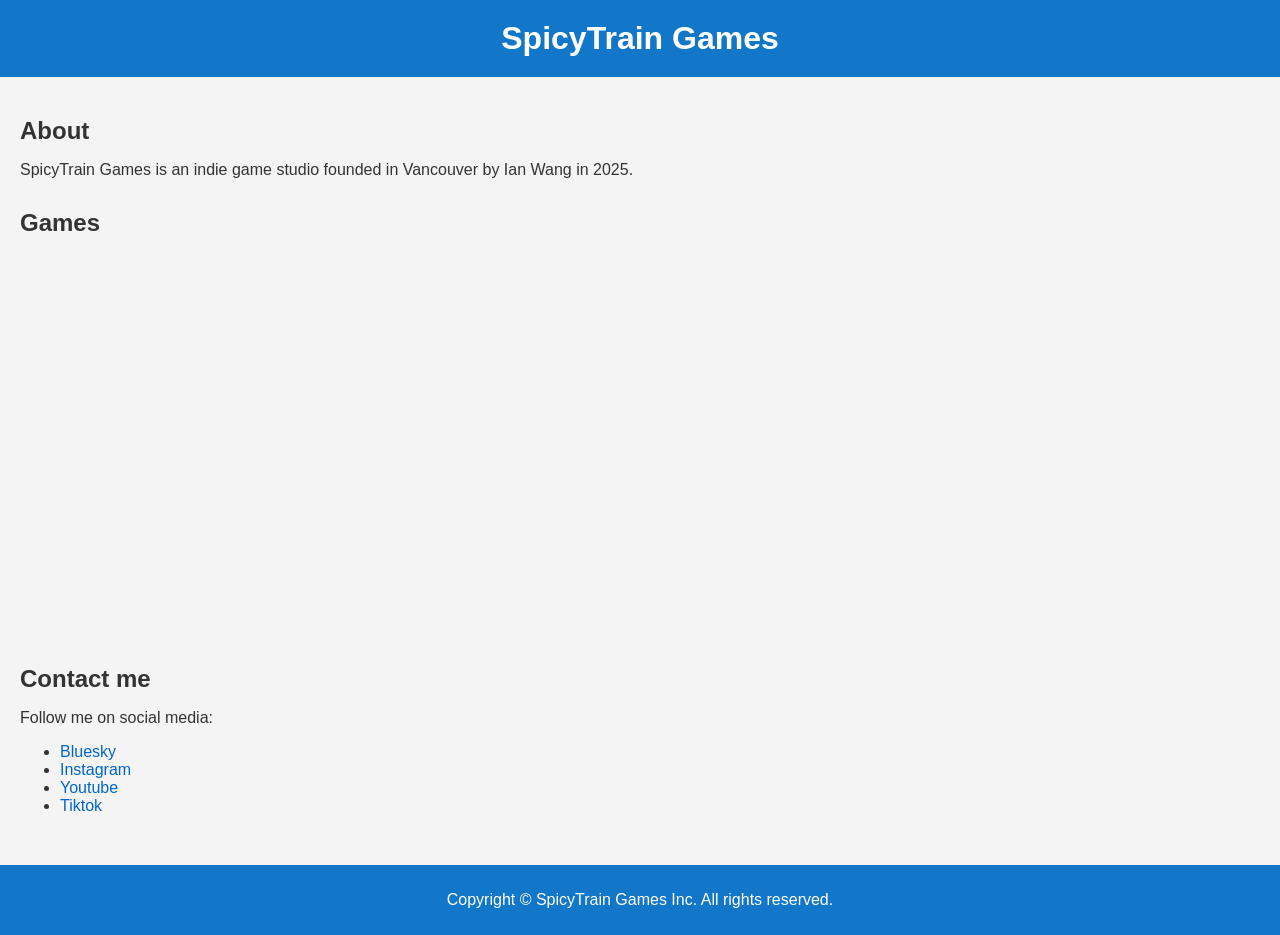
==== index.html @ 7fbc0859 "Add missing line break" ====
<!DOCTYPE html>
<html lang="en">
<head>
  <meta charset="UTF-8">
  <meta name="viewport" content="width=device-width, initial-scale=1.0">
  <title>SpicyTrain Games</title>
  <link rel="stylesheet" href="style.css">
</head>
<body>
  <header>
    <div class="logo">
      <h1>SpicyTrain Games</h1>
    </div>
  </header>

  <main>
    <section id="about">
      <h2>About</h2>
      <p>SpicyTrain Games is an indie game studio founded in Vancouver by Ian Wang in 2025.</p>
    </section>

    <section id="games">
      <h2>Games</h2>
      <iframe src="https://store.steampowered.com/widget/4275860/" frameborder="0" width="646" height="190"></iframe>
      <br>
      <iframe src="https://store.steampowered.com/widget/4161580/" frameborder="0" width="646" height="190"></iframe>
    </section>

    <section id="contact">
      <h2>Contact me</h2>
      <p>Follow me on social media:</p>
      <ul>
        <li><a href="https://bsky.app/profile/spicytrain.bsky.social" target="_blank">Bluesky</a></li>
        <li><a href="https://www.instagram.com/spicytraingames/" target="_blank">Instagram</a></li>
        <li><a href="https://www.youtube.com/@SpicyTrainGames" target="_blank">Youtube</a></li>
        <li><a href="https://www.tiktok.com/@spicytraingames" target="_blank">Tiktok</a></li>
      </ul>
    </section>
  </main>

  <footer>
    <p>Copyright &copy; SpicyTrain Games Inc. All rights reserved.</p>
  </footer>
</body>
</html>
---- style.css ----
/* General Styles */
body {
  font-family: Arial, sans-serif;
  margin: 0;
  padding: 0;
  background-color: #f4f4f4;
  color: #333;
}

header {
  background-color: #1277c9;
  color: #fff;
  text-align: center;
  padding: 20px;
}

header h1 {
  margin: 0;
}

main {
  padding: 20px;
}

section {
  margin-bottom: 30px;
}

h2 {
  color: #333;
  margin-bottom: 10px;
}

a {
  color: #0066cc;
  text-decoration: none;
}

a:hover {
  text-decoration: underline;
}

footer {
  text-align: center;
  padding: 10px;
  background-color: #1277c9;
  color: #fff;
}
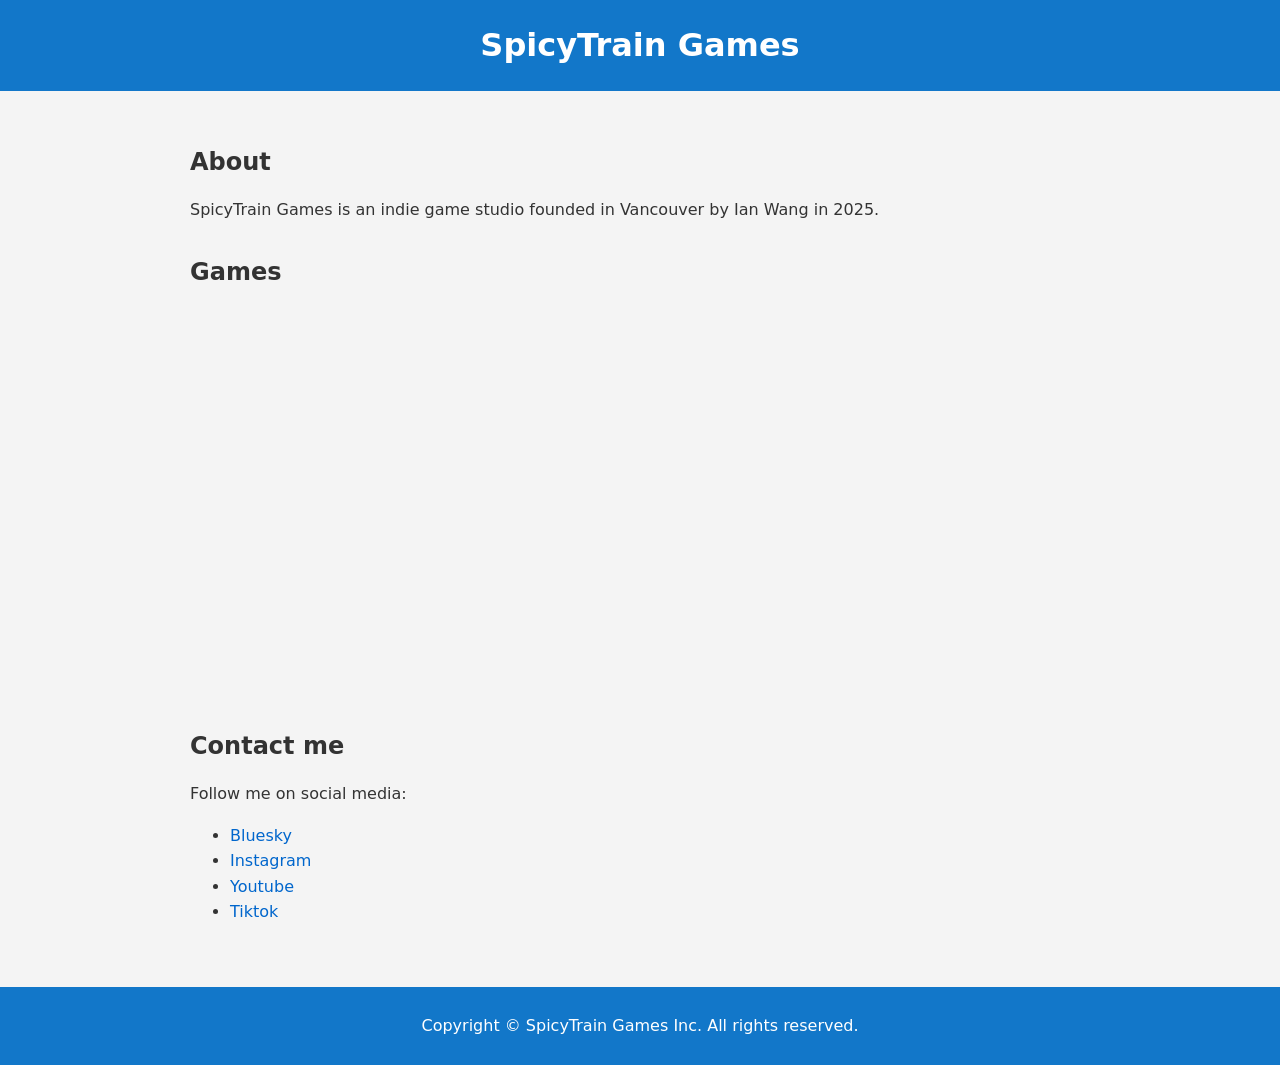
==== commit 5624aaa8: "Minor layout update Add studio logo" ====
--- a/index.html
+++ b/index.html
@@ -5,6 +5,19 @@
   <meta name="viewport" content="width=device-width, initial-scale=1.0">
   <title>SpicyTrain Games</title>
   <link rel="stylesheet" href="style.css">
+  <meta name="description" content="SpicyTrain Games is an indie game studio based in Vancouver, founded by Ian Wang. Creating unique and polished indie games.">
+
+  <!-- Open Graph (for social sharing previews) -->
+  <meta property="og:title" content="SpicyTrain Games">
+  <meta property="og:description" content="Indie game studio based in Vancouver.">
+  <meta property="og:type" content="website">
+  <meta property="og:url" content="https://spicytraingames.com">
+  <meta property="og:image" content="https://spicytraingames.com/preview.png">
+
+  <!-- Twitter -->
+  <meta name="twitter:card" content="summary_large_image">
+
+  <link rel="icon" href="logo.ico" type="image/x-icon">
 </head>
 <body>
   <header>
@@ -21,19 +34,19 @@
 
     <section id="games">
       <h2>Games</h2>
-      <iframe src="https://store.steampowered.com/widget/4275860/" frameborder="0" width="646" height="190"></iframe>
+      <iframe src="https://store.steampowered.com/widget/4275860/" frameborder="0" width="646" height="190" title="Steam page for Sugar Shatter"></iframe>
       <br>
-      <iframe src="https://store.steampowered.com/widget/4161580/" frameborder="0" width="646" height="190"></iframe>
+      <iframe src="https://store.steampowered.com/widget/4161580/" frameborder="0" width="646" height="190" title="Steam page for Danju"></iframe>
     </section>
 
     <section id="contact">
       <h2>Contact me</h2>
       <p>Follow me on social media:</p>
       <ul>
-        <li><a href="https://bsky.app/profile/spicytrain.bsky.social" target="_blank">Bluesky</a></li>
-        <li><a href="https://www.instagram.com/spicytraingames/" target="_blank">Instagram</a></li>
-        <li><a href="https://www.youtube.com/@SpicyTrainGames" target="_blank">Youtube</a></li>
-        <li><a href="https://www.tiktok.com/@spicytraingames" target="_blank">Tiktok</a></li>
+        <li><a href="https://bsky.app/profile/spicytrain.bsky.social" target="_blank" rel="noopener noreferrer">Bluesky</a></li>
+        <li><a href="https://www.instagram.com/spicytraingames/" target="_blank" rel="noopener noreferrer">Instagram</a></li>
+        <li><a href="https://www.youtube.com/@SpicyTrainGames" target="_blank" rel="noopener noreferrer">Youtube</a></li>
+        <li><a href="https://www.tiktok.com/@spicytraingames" target="_blank" rel="noopener noreferrer">Tiktok</a></li>
       </ul>
     </section>
   </main>
--- a/style.css
+++ b/style.css
@@ -1,7 +1,11 @@
-/* General Styles */
+html {
+  scroll-behavior: smooth;
+}
+
 body {
-  font-family: Arial, sans-serif;
+  font-family: system-ui, -apple-system, BlinkMacSystemFont, 'Segoe UI', sans-serif;
   margin: 0;
+  line-height: 1.6;
   padding: 0;
   background-color: #f4f4f4;
   color: #333;
@@ -19,7 +23,9 @@
 }
 
 main {
-  padding: 20px;
+  max-width: 900px;
+  margin: auto;
+  padding: 2rem;
 }
 
 section {
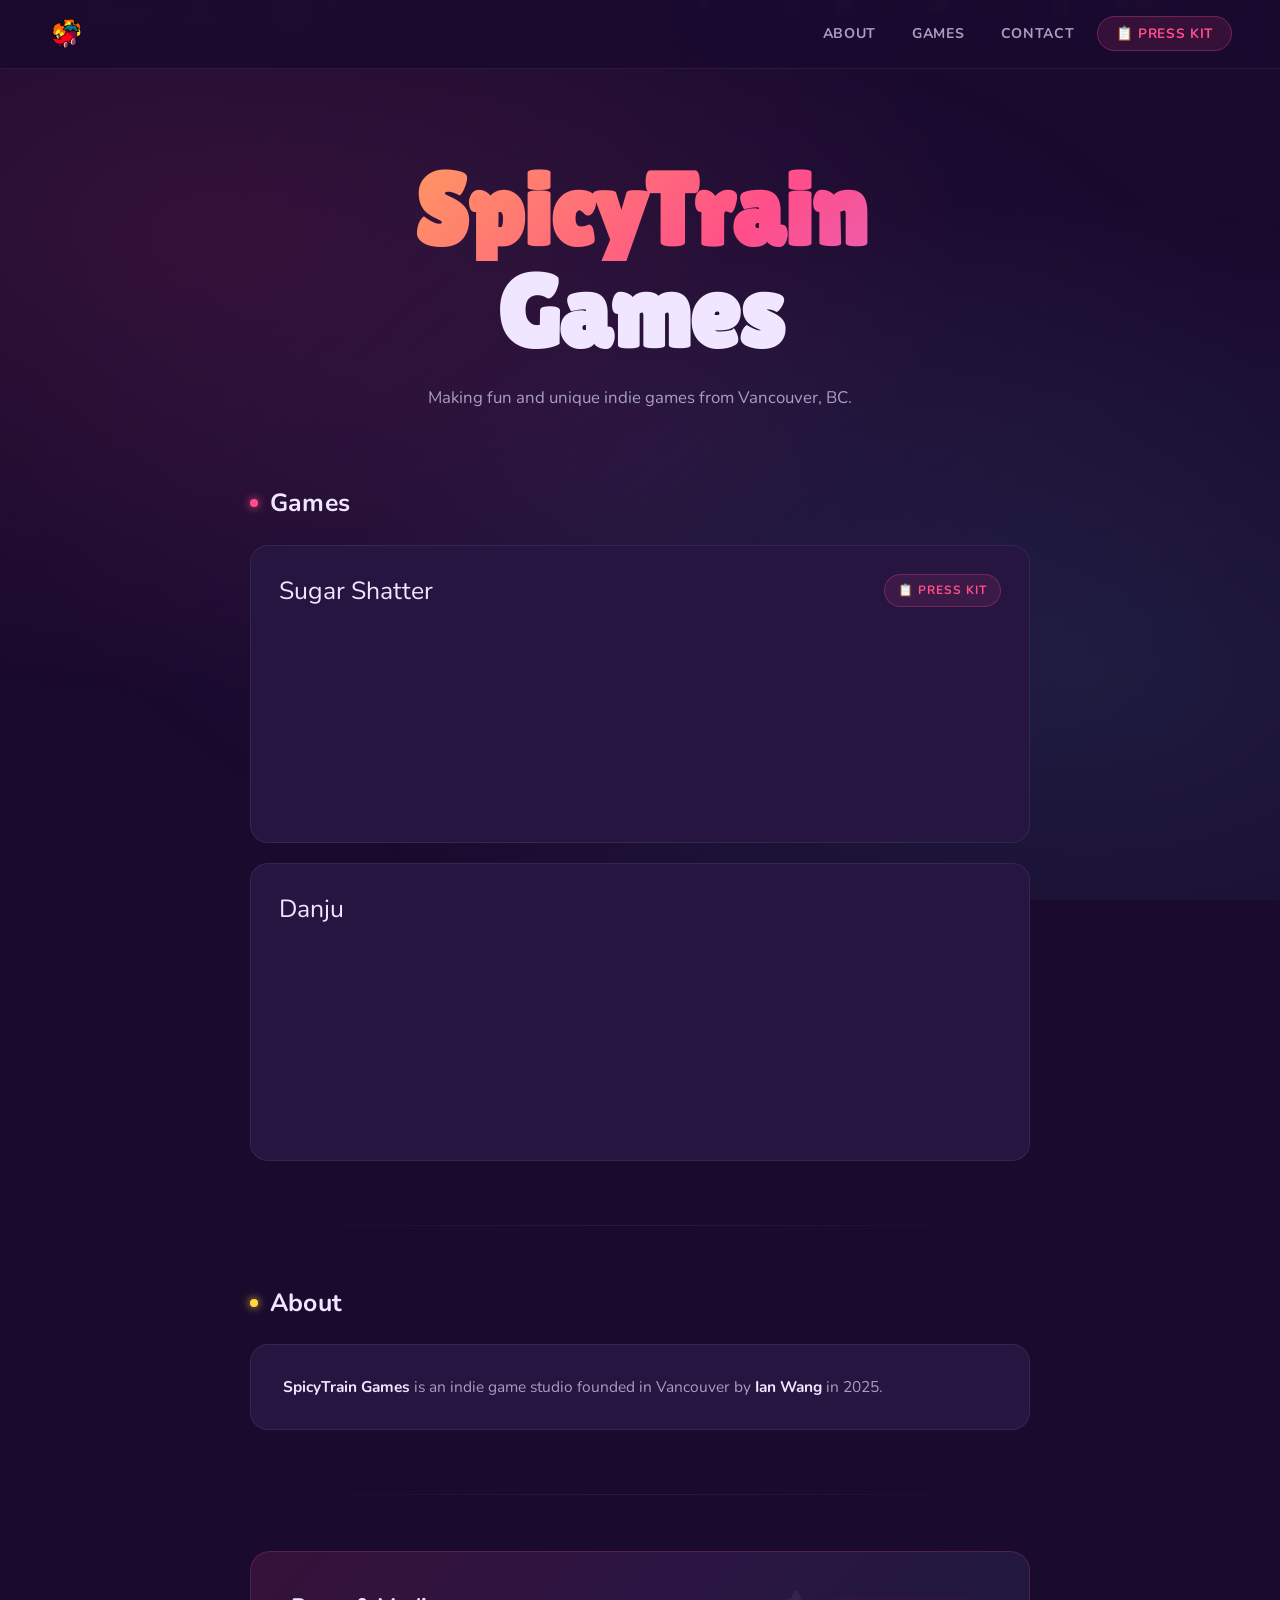
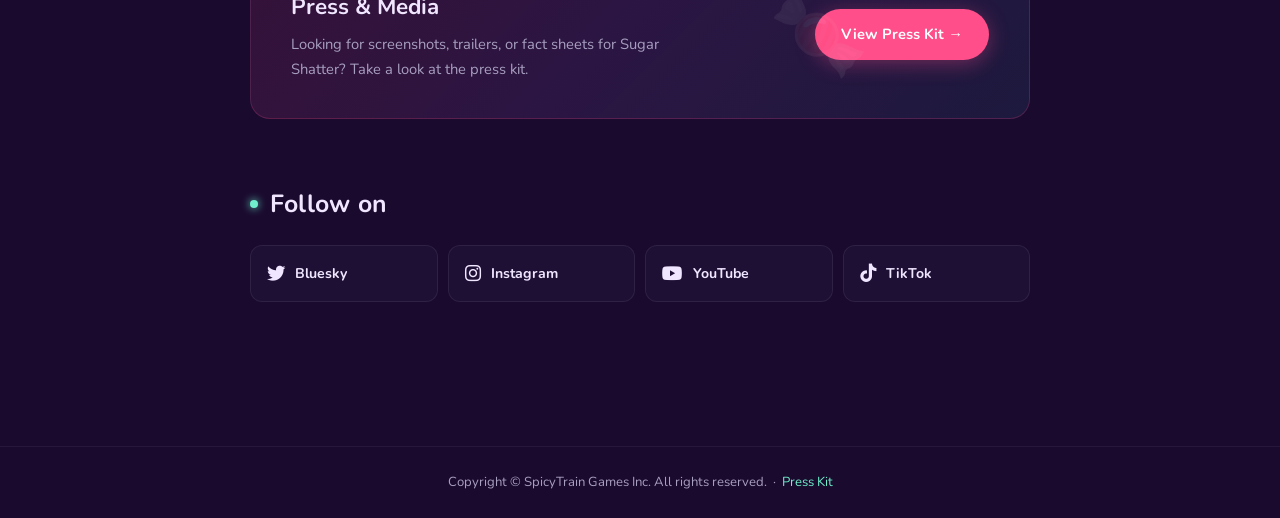
==== commit 9cd38f5f: "Add Sugar Shatter presskit Revamp website visuals" ====
--- a/index.html
+++ b/index.html
@@ -4,55 +4,279 @@
   <meta charset="UTF-8">
   <meta name="viewport" content="width=device-width, initial-scale=1.0">
   <title>SpicyTrain Games</title>
-  <link rel="stylesheet" href="style.css">
-  <meta name="description" content="SpicyTrain Games is an indie game studio based in Vancouver, founded by Ian Wang. Creating unique and polished indie games.">
-
-  <!-- Open Graph (for social sharing previews) -->
+  <link rel="preconnect" href="https://fonts.googleapis.com">
+  <link href="https://fonts.googleapis.com/css2?family=Lilita+One&family=Nunito:wght@400;600;700&display=swap" rel="stylesheet">
+  <link rel="stylesheet" href="shared.css">
+  <link rel="stylesheet" href="https://cdnjs.cloudflare.com/ajax/libs/font-awesome/6.5.1/css/all.min.css"/>
+  <meta name="description" content="SpicyTrain Games is an indie game studio based in Vancouver, founded by Ian Wang. Creating fun and unique indie games.">
   <meta property="og:title" content="SpicyTrain Games">
   <meta property="og:description" content="Indie game studio based in Vancouver.">
   <meta property="og:type" content="website">
   <meta property="og:url" content="https://spicytraingames.com">
   <meta property="og:image" content="https://spicytraingames.com/preview.png">
-
-  <!-- Twitter -->
   <meta name="twitter:card" content="summary_large_image">
-
   <link rel="icon" href="logo.ico" type="image/x-icon">
+
+  <style>
+    /* ── PAGE-SPECIFIC: index.html ── */
+
+    .hero h1 { animation: fadeInUp 0.7s ease 0.1s both; }
+    .hero h1 .line1 {
+      display: block;
+      background: linear-gradient(135deg, var(--candy-yellow) 0%, var(--candy-pink) 60%, var(--candy-purple) 100%);
+      -webkit-background-clip: text;
+      -webkit-text-fill-color: transparent;
+      background-clip: text;
+    }
+    .hero h1 .line2 { display: block; color: var(--text); }
+
+    .hero-desc {
+      max-width: 480px;
+      margin: 20px auto 0;
+      color: var(--text-muted);
+      font-size: 1.05rem;
+      animation: fadeInUp 0.7s ease 0.2s both;
+    }
+
+    main {
+      position: relative;
+      z-index: 1;
+      max-width: 860px;
+      margin: 0 auto;
+      padding: 0 40px 80px;
+    }
+
+    section {
+      margin-bottom: 64px;
+      animation: fadeInUp 0.6s ease both;
+    }
+
+    @media (max-width: 640px) {
+      main { padding: 0 20px 60px; }
+    }
+
+    .about-card {
+      background: var(--dark-card);
+      border: 1px solid rgba(255,255,255,0.07);
+      border-radius: 18px;
+      padding: 28px 32px;
+      font-size: 0.97rem;
+      color: var(--text-muted);
+      line-height: 1.8;
+    }
+    .about-card strong { color: var(--text); }
+
+    .games-stack { display: flex; flex-direction: column; gap: 20px; }
+
+    .game-card {
+      background: var(--dark-card);
+      border: 1px solid rgba(255,255,255,0.07);
+      border-radius: 18px;
+      padding: 24px 28px;
+      transition: border-color 0.2s, transform 0.2s;
+    }
+    .game-card:hover { border-color: rgba(255,255,255,0.15); transform: translateY(-2px); }
+
+    .game-title-row {
+      display: flex;
+      align-items: center;
+      justify-content: space-between;
+      flex-wrap: wrap;
+      gap: 10px;
+      margin-bottom: 16px;
+    }
+
+    .game-name { 
+      font-size: 1.55rem;
+     }
+
+    .presskit-badge {
+      display: inline-flex;
+      align-items: center;
+      gap: 6px;
+      background: rgba(255,78,138,0.1);
+      border: 1px solid rgba(255,78,138,0.28);
+      color: var(--candy-pink);
+      font-size: 0.75rem;
+      font-weight: 700;
+      letter-spacing: 0.08em;
+      text-transform: uppercase;
+      padding: 5px 13px;
+      border-radius: 100px;
+      text-decoration: none;
+      transition: background 0.2s, border-color 0.2s, transform 0.15s;
+      white-space: nowrap;
+    }
+    .presskit-badge:hover { background: rgba(255,78,138,0.2); border-color: rgba(255,78,138,0.55); transform: translateY(-1px); }
+
+    .steam-widget { border-radius: 10px; overflow: hidden; display: block; max-width: 900px; }
+    .steam-widget iframe { display: block; border: none; width: 900px; max-width: 100%; height: 190px; }
+
+    .presskit-banner {
+      position: relative;
+      background: linear-gradient(135deg, rgba(255,78,138,0.12) 0%, rgba(192,132,252,0.1) 50%, rgba(75,200,245,0.08) 100%);
+      border: 1px solid rgba(255,78,138,0.2);
+      border-radius: 20px;
+      padding: 36px 40px;
+      display: flex;
+      align-items: center;
+      justify-content: space-between;
+      gap: 24px;
+      overflow: hidden;
+      margin-bottom: 64px;
+      flex-wrap: wrap;
+    }
+    .presskit-banner::before {
+      content: '🍬';
+      position: absolute;
+      right: 160px;
+      top: 50%;
+      transform: translateY(-50%);
+      font-size: 5rem;
+      opacity: 0.07;
+      pointer-events: none;
+    }
+    .presskit-banner-text h3 { font-size: 1.4rem; margin-bottom: 6px; }
+    .presskit-banner-text p  { color: var(--text-muted); font-size: 0.92rem; max-width: 400px; }
+
+    .presskit-banner-btn {
+      display: inline-flex;
+      align-items: center;
+      gap: 10px;
+      background: var(--candy-pink);
+      color: white;
+      font-family: 'Nunito', sans-serif;
+      font-weight: 700;
+      font-size: 0.92rem;
+      padding: 13px 26px;
+      border-radius: 100px;
+      text-decoration: none;
+      white-space: nowrap;
+      box-shadow: 0 4px 20px rgba(255,78,138,0.35);
+      transition: opacity 0.2s, transform 0.15s;
+      flex-shrink: 0;
+    }
+    .presskit-banner-btn:hover { opacity: 0.88; transform: translateY(-2px); }
+
+    .social-list {
+      display: grid;
+      grid-template-columns: repeat(auto-fill, minmax(170px, 1fr));
+      gap: 10px;
+      list-style: none;
+    }
+  </style>
 </head>
 <body>
-  <header>
-    <div class="logo">
-      <h1>SpicyTrain Games</h1>
+
+  <div class="particle-bg" id="particleBg"></div>
+
+  <nav>
+    <a href="#" class="nav-logo"><img src="logo.png" alt="SpicyTrain Games logo" height="36" style="vertical-align: middle;"></a>
+    <ul class="nav-links">
+      <li><a href="#about">About</a></li>
+      <li><a href="#games">Games</a></li>
+      <li><a href="#contact">Contact</a></li>
+      <li><a href="presskit.html" class="nav-press">📋 Press Kit</a></li>
+    </ul>
+  </nav>
+
+  <div class="hero">
+    <h1>
+      <span class="line1">SpicyTrain</span>
+      <span class="line2">Games</span>
+    </h1>
+    <p class="hero-desc">Making fun and unique indie games from Vancouver, BC.</p>
+  </div>
+
+  <main>
+
+    <section id="games">
+      <div class="section-header">
+        <div class="section-pip pip-pink"></div>
+        <h2>Games</h2>
+      </div>
+      <div class="games-stack">
+        <div class="game-card">
+          <div class="game-title-row">
+            <span class="game-name">Sugar Shatter</span>
+            <a href="presskit.html" class="presskit-badge">📋 Press Kit</a>
+          </div>
+          <div class="steam-widget">
+            <iframe src="https://store.steampowered.com/widget/4275860/" title="Steam page for Sugar Shatter"></iframe>
+          </div>
+        </div>
+        <div class="game-card">
+          <div class="game-title-row">
+            <span class="game-name">Danju</span>
+          </div>
+          <div class="steam-widget">
+            <iframe src="https://store.steampowered.com/widget/4161580/" title="Steam page for Danju"></iframe>
+          </div>
+        </div>
+      </div>
+    </section>
+
+    <div class="divider"></div>
+
+    <section id="about">
+      <div class="section-header">
+        <div class="section-pip pip-yellow"></div>
+        <h2>About</h2>
+      </div>
+      <div class="about-card">
+        <strong>SpicyTrain Games</strong> is an indie game studio founded in Vancouver by <strong>Ian Wang</strong> in 2025. 
+      </div>
+    </section>
+
+    <div class="divider"></div>
+
+    <div class="presskit-banner">
+      <div class="presskit-banner-text">
+        <h3>Press & Media</h3>
+        <p>Looking for screenshots, trailers, or fact sheets for Sugar Shatter? Take a look at the press kit.</p>
+      </div>
+      <a href="presskit.html" class="presskit-banner-btn">View Press Kit →</a>
     </div>
-  </header>
-
-  <main>
-    <section id="about">
-      <h2>About</h2>
-      <p>SpicyTrain Games is an indie game studio founded in Vancouver by Ian Wang in 2025.</p>
-    </section>
-
-    <section id="games">
-      <h2>Games</h2>
-      <iframe src="https://store.steampowered.com/widget/4275860/" frameborder="0" width="646" height="190" title="Steam page for Sugar Shatter"></iframe>
-      <br>
-      <iframe src="https://store.steampowered.com/widget/4161580/" frameborder="0" width="646" height="190" title="Steam page for Danju"></iframe>
-    </section>
 
     <section id="contact">
-      <h2>Contact me</h2>
-      <p>Follow me on social media:</p>
-      <ul>
-        <li><a href="https://bsky.app/profile/spicytrain.bsky.social" target="_blank" rel="noopener noreferrer">Bluesky</a></li>
-        <li><a href="https://www.instagram.com/spicytraingames/" target="_blank" rel="noopener noreferrer">Instagram</a></li>
-        <li><a href="https://www.youtube.com/@SpicyTrainGames" target="_blank" rel="noopener noreferrer">Youtube</a></li>
-        <li><a href="https://www.tiktok.com/@spicytraingames" target="_blank" rel="noopener noreferrer">Tiktok</a></li>
+      <div class="section-header">
+        <div class="section-pip pip-mint"></div>
+        <h2>Follow on</h2>
+      </div>
+      <ul class="social-list">
+        <li><a href="https://bsky.app/profile/spicytrain.bsky.social" target="_blank" rel="noopener noreferrer"><span class="social-icon"><i class="fa-brands fa-twitter"></i></span> Bluesky</a></li>
+        <li><a href="https://www.instagram.com/spicytraingames/" target="_blank" rel="noopener noreferrer"><span class="social-icon"><i class="fa-brands fa-instagram"></i></span> Instagram</a></li>
+        <li><a href="https://www.youtube.com/@SpicyTrainGames" target="_blank" rel="noopener noreferrer"><span class="social-icon"><i class="fa-brands fa-youtube"></i></span> YouTube</a></li>
+        <li><a href="https://www.tiktok.com/@spicytraingames" target="_blank" rel="noopener noreferrer"><span class="social-icon"><i class="fa-brands fa-tiktok"></i></span> TikTok</a></li>
       </ul>
     </section>
+
   </main>
 
   <footer>
-    <p>Copyright &copy; SpicyTrain Games Inc. All rights reserved.</p>
+    <p>Copyright &copy; SpicyTrain Games Inc. All rights reserved. &nbsp;·&nbsp; <a href="presskit.html">Press Kit</a></p>
   </footer>
+
+  <script>
+    const bg = document.getElementById('particleBg');
+    const colors = ['#FF4E8A','#FFD93D','#6FEFCB','#4BC8F5','#C084FC'];
+    const shapes = ['50%', '3px', '50%', '50%', '6px'];
+    for (let i = 0; i < 20; i++) {
+      const p = document.createElement('div');
+      p.className = 'particle';
+      const size = Math.random() * 16 + 5;
+      const shapeI = Math.floor(Math.random() * shapes.length);
+      p.style.cssText = `
+        width:${size}px; height:${size}px;
+        background:${colors[Math.floor(Math.random()*colors.length)]};
+        left:${Math.random()*100}%;
+        border-radius:${shapes[shapeI]};
+        animation-duration:${Math.random()*18+12}s;
+        animation-delay:-${Math.random()*20}s;
+      `;
+      bg.appendChild(p);
+    }
+  </script>
+
 </body>
 </html>
--- a/shared.css
+++ b/shared.css
@@ -0,0 +1,273 @@
+/* ============================================================
+   shared.css — SpicyTrain Games
+   Common styles for index.html and presskit.html
+   ============================================================ */
+
+/* ── TOKENS ── */
+:root {
+  --candy-pink:   #FF4E8A;
+  --candy-yellow: #FFD93D;
+  --candy-mint:   #6FEFCB;
+  --candy-blue:   #4BC8F5;
+  --candy-purple: #C084FC;
+  --dark:         #1A0A2E;
+  --dark-card:    #251540;
+  --dark-card2:   #1E1035;
+  --text:         #F0E6FF;
+  --text-muted:   #A89FC0;
+}
+
+/* ── RESET ── */
+* { margin: 0; padding: 0; box-sizing: border-box; }
+
+html { scroll-behavior: smooth; }
+
+/* ── BASE ── */
+body {
+  background-color: var(--dark);
+  color: var(--text);
+  font-family: 'Nunito', sans-serif;
+  font-size: 16px;
+  line-height: 1.7;
+  overflow-x: hidden;
+}
+
+/* Ambient gradient overlay */
+body::before {
+  content: '';
+  position: fixed;
+  inset: 0;
+  background:
+    radial-gradient(ellipse at 15% 25%, rgba(255,78,138,0.11) 0%, transparent 50%),
+    radial-gradient(ellipse at 85% 75%, rgba(75,200,245,0.09) 0%, transparent 50%),
+    radial-gradient(ellipse at 50% 50%, rgba(192,132,252,0.06) 0%, transparent 70%);
+  pointer-events: none;
+  z-index: 0;
+}
+
+/* ── FLOATING PARTICLES ── */
+.particle-bg {
+  position: fixed;
+  inset: 0;
+  pointer-events: none;
+  z-index: 0;
+  overflow: hidden;
+}
+
+.particle {
+  position: absolute;
+  opacity: 0.13;
+  animation: floatUp linear infinite;
+}
+
+@keyframes floatUp {
+  0%   { transform: translateY(110vh) rotate(0deg);   opacity: 0; }
+  9%   { opacity: 0.13; }
+  91%  { opacity: 0.13; }
+  100% { transform: translateY(-10vh) rotate(400deg); opacity: 0; }
+}
+
+/* ── NAV ── */
+nav {
+  position: sticky;
+  top: 0;
+  z-index: 100;
+  display: flex;
+  align-items: center;
+  justify-content: space-between;
+  padding: 16px 48px;
+  background: rgba(26,10,46,0.85);
+  backdrop-filter: blur(14px);
+  border-bottom: 1px solid rgba(255,255,255,0.07);
+}
+
+.nav-logo {
+  font-size: 1.15rem;
+  color: var(--candy-yellow);
+  text-decoration: none;
+  letter-spacing: 0.02em;
+  display: flex;
+  align-items: center;
+  gap: 8px;
+}
+
+.nav-links {
+  display: flex;
+  align-items: center;
+  gap: 8px;
+  list-style: none;
+}
+
+.nav-links a {
+  color: var(--text-muted);
+  text-decoration: none;
+  font-size: 0.88rem;
+  font-weight: 700;
+  letter-spacing: 0.05em;
+  text-transform: uppercase;
+  padding: 6px 14px;
+  border-radius: 100px;
+  transition: color 0.2s, background 0.2s;
+}
+
+.nav-links a:hover {
+  color: var(--text);
+  background: rgba(255,255,255,0.07);
+}
+
+.nav-links .nav-press {
+  background: rgba(255,78,138,0.12);
+  border: 1px solid rgba(255,78,138,0.3);
+  color: var(--candy-pink);
+  padding: 7px 18px;
+  border-radius: 100px;
+  font-size: 0.85rem;
+  font-weight: 700;
+  text-decoration: none;
+  transition: background 0.2s, border-color 0.2s, transform 0.15s;
+  white-space: nowrap;
+}
+
+.nav-links .nav-press:hover {
+  background: rgba(255,78,138,0.22);
+  border-color: rgba(255,78,138,0.6);
+  transform: translateY(-1px);
+  color: var(--candy-pink);
+}
+
+/* ── HERO (shared base) ── */
+.hero {
+  position: relative;
+  z-index: 1;
+  text-align: center;
+  padding: 90px 40px 70px;
+}
+
+.hero h1 {
+  font-family: 'Lilita One', cursive;
+  font-size: clamp(3rem, 8vw, 6.5rem);
+  line-height: 1;
+  letter-spacing: -0.01em;
+}
+
+/* ── SECTION HEADINGS ── */
+/* index.html uses .section-header + .section-pip  */
+/* presskit.html uses .section-label + .dot        */
+/* Both are unified here under shared class names  */
+
+.section-header,
+.section-label {
+  display: flex;
+  align-items: center;
+  gap: 12px;
+  margin-bottom: 20px;
+}
+
+.section-header h2,
+.section-label h2 {
+  font-size: 1.55rem;
+  letter-spacing: 0.01em;
+}
+
+/* Coloured pip dots — used by both pages */
+.section-pip,
+.dot {
+  width: 8px;
+  height: 8px;
+  border-radius: 50%;
+  flex-shrink: 0;
+}
+
+.pip-pink,   .dot-pink   { background: var(--candy-pink);   box-shadow: 0 0 8px var(--candy-pink); }
+.pip-yellow, .dot-yellow { background: var(--candy-yellow); box-shadow: 0 0 8px var(--candy-yellow); }
+.pip-mint,   .dot-mint   { background: var(--candy-mint);   box-shadow: 0 0 8px var(--candy-mint); }
+.pip-blue,   .dot-blue   { background: var(--candy-blue);   box-shadow: 0 0 8px var(--candy-blue); }
+.pip-purple, .dot-purple { background: var(--candy-purple); box-shadow: 0 0 8px var(--candy-purple); }
+
+/* ── CARDS ── */
+.card {
+  background: var(--dark-card);
+  border: 1px solid rgba(255,255,255,0.07);
+  border-radius: 16px;
+  padding: 28px;
+}
+
+.card-sm {
+  background: var(--dark-card2);
+  border: 1px solid rgba(255,255,255,0.06);
+  border-radius: 12px;
+  padding: 20px 24px;
+}
+
+/* ── LINK CARDS (press kit links + social list) ── */
+.press-link,
+.social-list a {
+  display: flex;
+  align-items: center;
+  gap: 10px;
+  background: var(--dark-card2);
+  border: 1px solid rgba(255,255,255,0.07);
+  border-radius: 12px;
+  padding: 12px 16px;
+  text-decoration: none;
+  color: var(--text);
+  font-size: 0.88rem;
+  font-weight: 700;
+  transition: background 0.2s, border-color 0.2s, transform 0.15s;
+}
+
+.press-link:hover,
+.social-list a:hover {
+  background: rgba(255,255,255,0.06);
+  border-color: rgba(255,255,255,0.15);
+  transform: translateY(-2px);
+}
+
+.link-icon,
+.social-icon { font-size: 1.15rem; }
+
+.link-sub {
+  font-size: 0.72rem;
+  color: var(--text-muted);
+  font-weight: 400;
+  display: block;
+}
+
+/* ── SECTION DIVIDER ── */
+.divider,
+.section-divider {
+  height: 1px;
+  background: linear-gradient(90deg, transparent, rgba(255,255,255,0.07), transparent);
+  margin-bottom: 56px;
+}
+
+/* ── ANIMATIONS ── */
+@keyframes fadeInDown {
+  from { opacity: 0; transform: translateY(-16px); }
+  to   { opacity: 1; transform: translateY(0); }
+}
+
+@keyframes fadeInUp {
+  from { opacity: 0; transform: translateY(20px); }
+  to   { opacity: 1; transform: translateY(0); }
+}
+
+/* ── FOOTER ── */
+footer {
+  position: relative;
+  z-index: 1;
+  text-align: center;
+  padding: 24px 40px;
+  border-top: 1px solid rgba(255,255,255,0.06);
+  color: var(--text-muted);
+  font-size: 0.82rem;
+}
+
+footer a { color: var(--candy-mint); text-decoration: none; }
+footer a:hover { text-decoration: underline; }
+
+/* ── RESPONSIVE ── */
+@media (max-width: 700px) {
+  nav { padding: 14px 20px; }
+  .hero { padding: 70px 20px 50px; }
+}
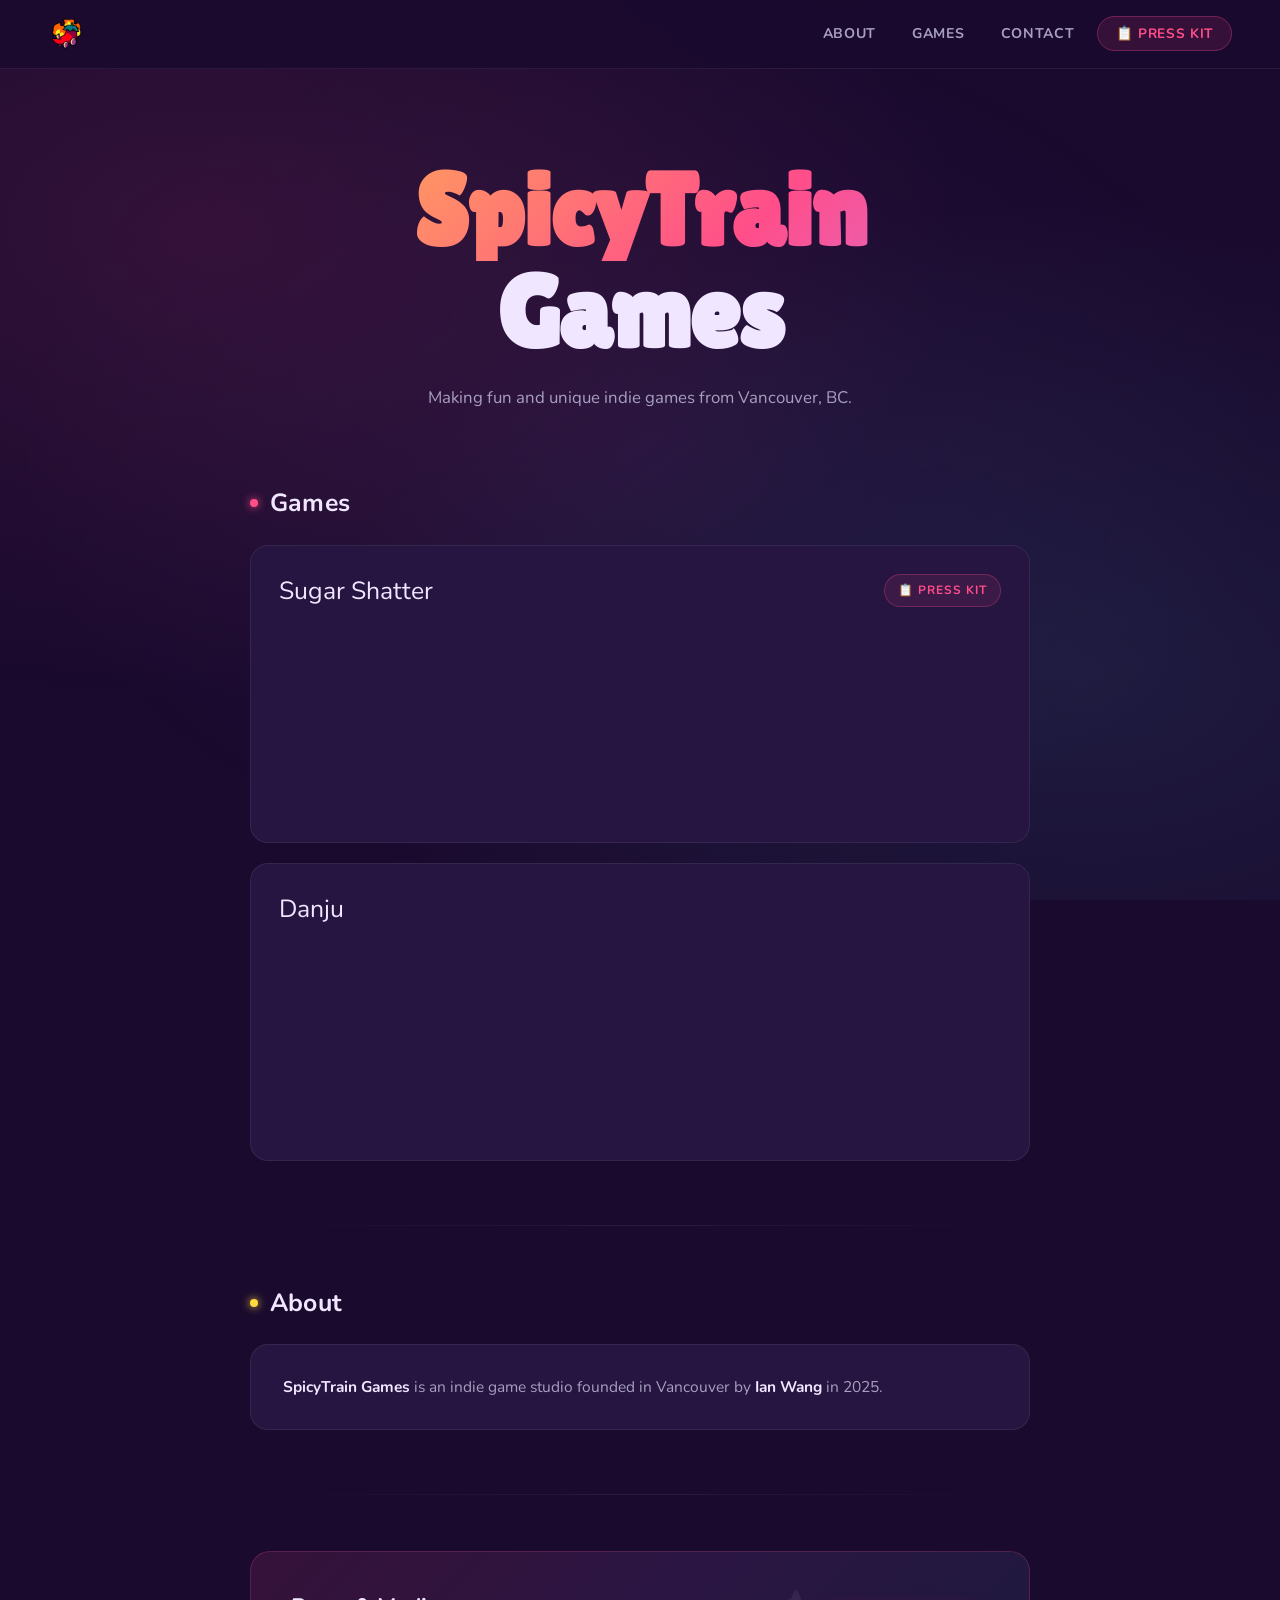
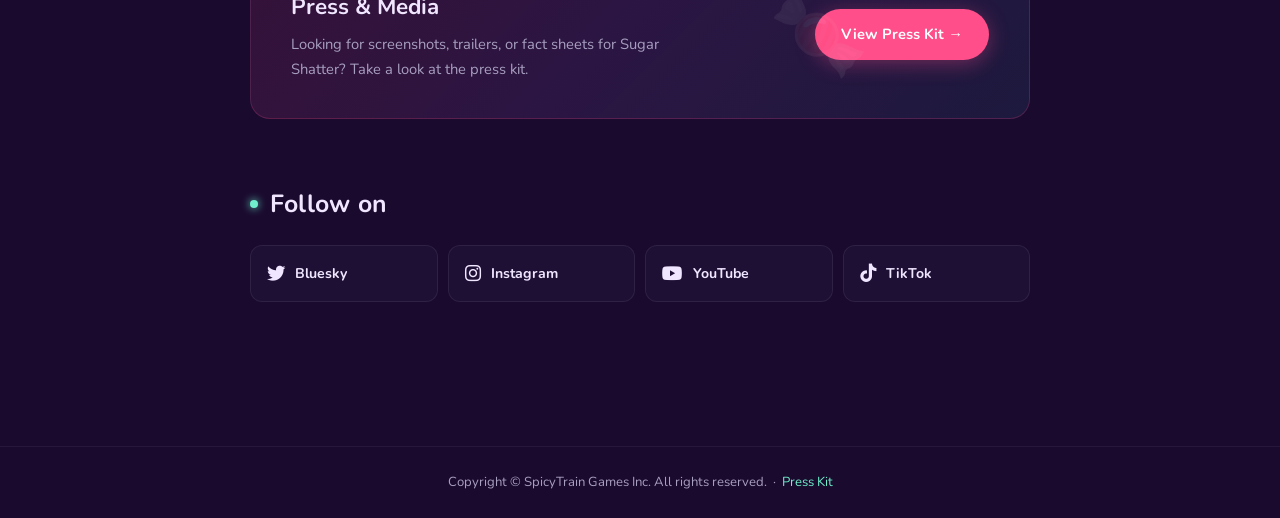
==== commit 1dbfdd37: "Remove background animation" ====
--- a/index.html
+++ b/index.html
@@ -168,8 +168,6 @@
 </head>
 <body>
 
-  <div class="particle-bg" id="particleBg"></div>
-
   <nav>
     <a href="#" class="nav-logo"><img src="logo.png" alt="SpicyTrain Games logo" height="36" style="vertical-align: middle;"></a>
     <ul class="nav-links">
@@ -257,26 +255,5 @@
     <p>Copyright &copy; SpicyTrain Games Inc. All rights reserved. &nbsp;·&nbsp; <a href="presskit.html">Press Kit</a></p>
   </footer>
 
-  <script>
-    const bg = document.getElementById('particleBg');
-    const colors = ['#FF4E8A','#FFD93D','#6FEFCB','#4BC8F5','#C084FC'];
-    const shapes = ['50%', '3px', '50%', '50%', '6px'];
-    for (let i = 0; i < 20; i++) {
-      const p = document.createElement('div');
-      p.className = 'particle';
-      const size = Math.random() * 16 + 5;
-      const shapeI = Math.floor(Math.random() * shapes.length);
-      p.style.cssText = `
-        width:${size}px; height:${size}px;
-        background:${colors[Math.floor(Math.random()*colors.length)]};
-        left:${Math.random()*100}%;
-        border-radius:${shapes[shapeI]};
-        animation-duration:${Math.random()*18+12}s;
-        animation-delay:-${Math.random()*20}s;
-      `;
-      bg.appendChild(p);
-    }
-  </script>
-
 </body>
 </html>
--- a/shared.css
+++ b/shared.css
@@ -45,28 +45,6 @@
   z-index: 0;
 }
 
-/* ── FLOATING PARTICLES ── */
-.particle-bg {
-  position: fixed;
-  inset: 0;
-  pointer-events: none;
-  z-index: 0;
-  overflow: hidden;
-}
-
-.particle {
-  position: absolute;
-  opacity: 0.13;
-  animation: floatUp linear infinite;
-}
-
-@keyframes floatUp {
-  0%   { transform: translateY(110vh) rotate(0deg);   opacity: 0; }
-  9%   { opacity: 0.13; }
-  91%  { opacity: 0.13; }
-  100% { transform: translateY(-10vh) rotate(400deg); opacity: 0; }
-}
-
 /* ── NAV ── */
 nav {
   position: sticky;
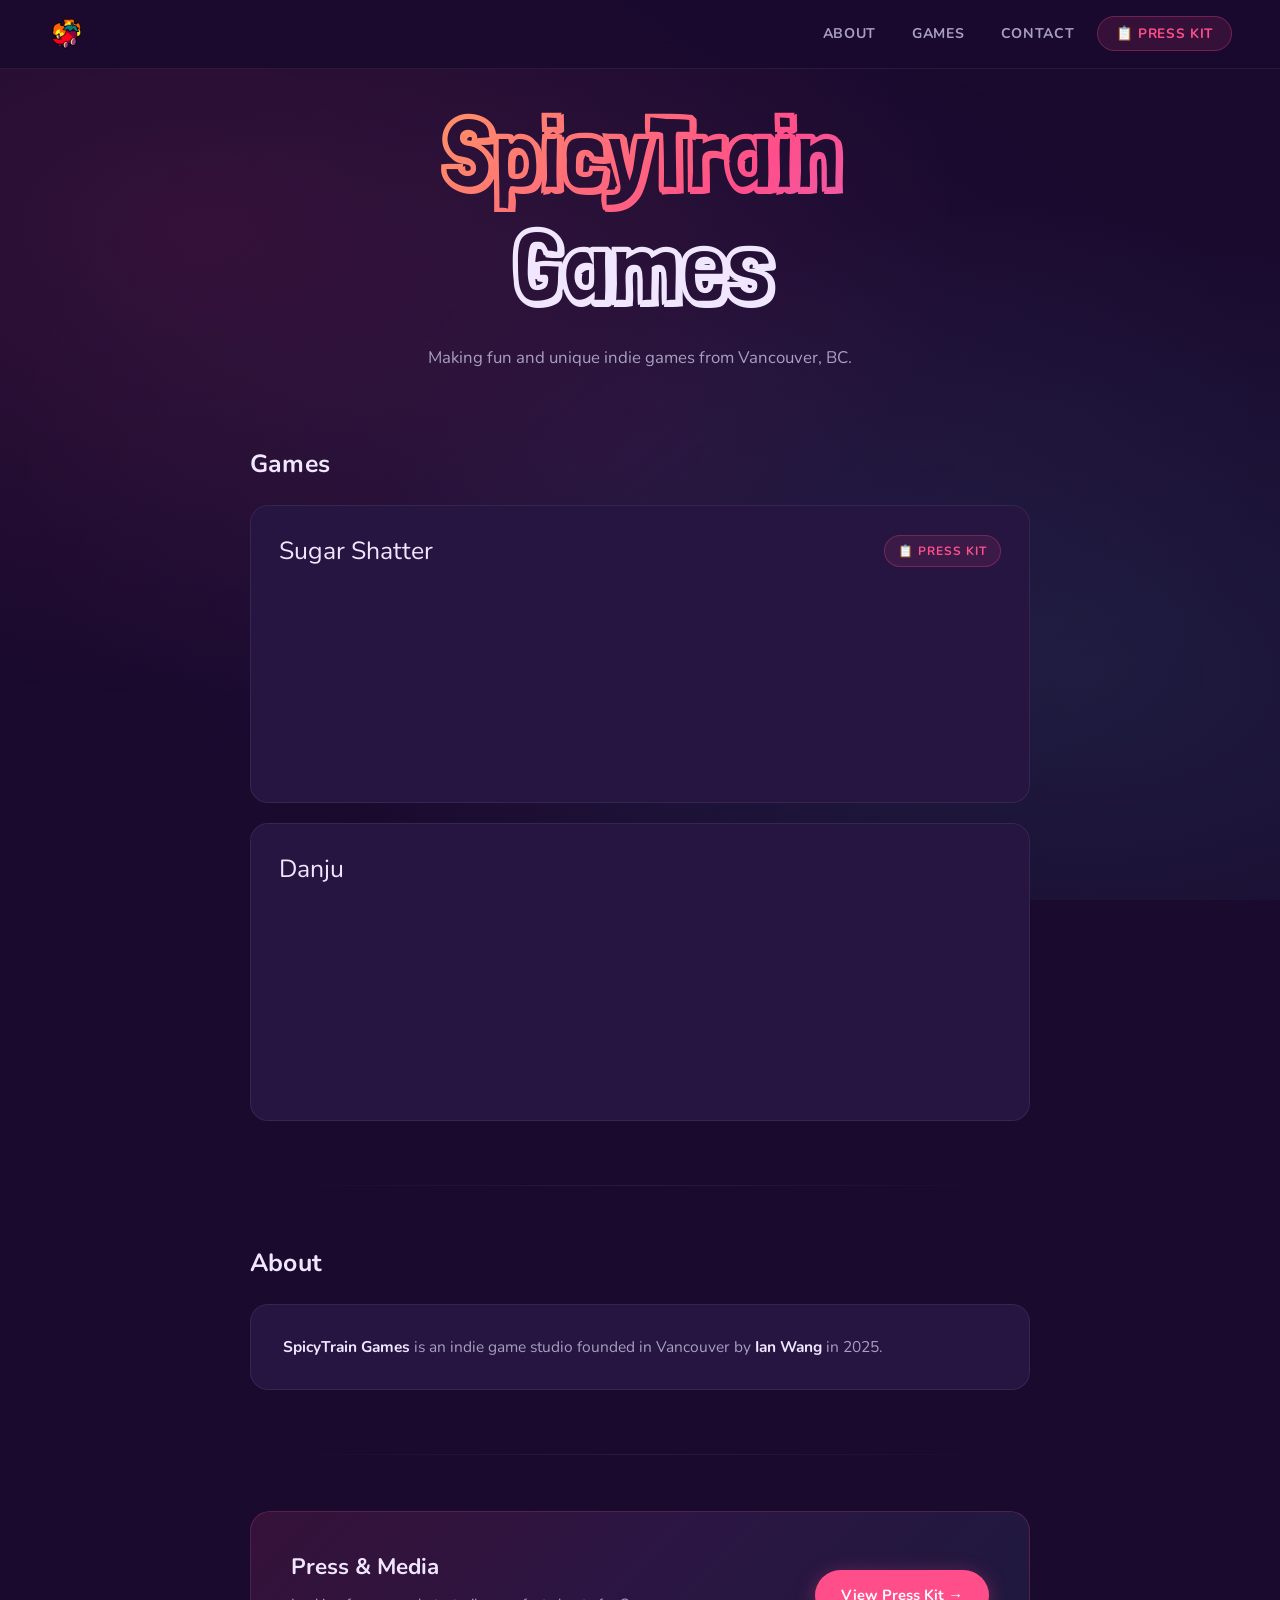
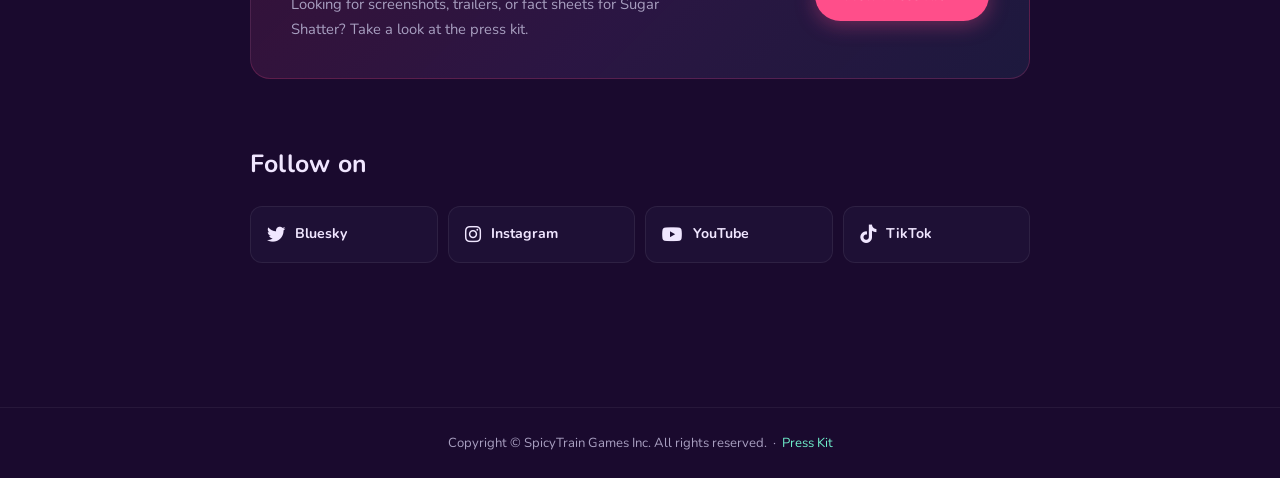
==== commit 34576789: "Add Sugar Shatter logo to press kit Update Sugar Shatter press kit info  Update fonts" ====
--- a/index.html
+++ b/index.html
@@ -5,7 +5,9 @@
   <meta name="viewport" content="width=device-width, initial-scale=1.0">
   <title>SpicyTrain Games</title>
   <link rel="preconnect" href="https://fonts.googleapis.com">
+  <link rel="preconnect" href="https://fonts.gstatic.com" crossorigin>
   <link href="https://fonts.googleapis.com/css2?family=Lilita+One&family=Nunito:wght@400;600;700&display=swap" rel="stylesheet">
+  <link href="https://fonts.googleapis.com/css2?family=Host+Grotesk:ital,wght@0,300..800;1,300..800&family=Jersey+25&family=Londrina+Shadow&family=Outfit:wght@100..900&display=swap" rel="stylesheet">
   <link rel="stylesheet" href="shared.css">
   <link rel="stylesheet" href="https://cdnjs.cloudflare.com/ajax/libs/font-awesome/6.5.1/css/all.min.css"/>
   <meta name="description" content="SpicyTrain Games is an indie game studio based in Vancouver, founded by Ian Wang. Creating fun and unique indie games.">
@@ -18,8 +20,6 @@
   <link rel="icon" href="logo.ico" type="image/x-icon">
 
   <style>
-    /* ── PAGE-SPECIFIC: index.html ── */
-
     .hero h1 { animation: fadeInUp 0.7s ease 0.1s both; }
     .hero h1 .line1 {
       display: block;
@@ -126,16 +126,6 @@
       margin-bottom: 64px;
       flex-wrap: wrap;
     }
-    .presskit-banner::before {
-      content: '🍬';
-      position: absolute;
-      right: 160px;
-      top: 50%;
-      transform: translateY(-50%);
-      font-size: 5rem;
-      opacity: 0.07;
-      pointer-events: none;
-    }
     .presskit-banner-text h3 { font-size: 1.4rem; margin-bottom: 6px; }
     .presskit-banner-text p  { color: var(--text-muted); font-size: 0.92rem; max-width: 400px; }
 
@@ -190,7 +180,6 @@
 
     <section id="games">
       <div class="section-header">
-        <div class="section-pip pip-pink"></div>
         <h2>Games</h2>
       </div>
       <div class="games-stack">
@@ -218,7 +207,6 @@
 
     <section id="about">
       <div class="section-header">
-        <div class="section-pip pip-yellow"></div>
         <h2>About</h2>
       </div>
       <div class="about-card">
@@ -238,7 +226,6 @@
 
     <section id="contact">
       <div class="section-header">
-        <div class="section-pip pip-mint"></div>
         <h2>Follow on</h2>
       </div>
       <ul class="social-list">
--- a/shared.css
+++ b/shared.css
@@ -118,20 +118,17 @@
   position: relative;
   z-index: 1;
   text-align: center;
-  padding: 90px 40px 70px;
+  padding: 30px 40px 70px;
 }
 
 .hero h1 {
-  font-family: 'Lilita One', cursive;
+  font-family: "Londrina Shadow", sans-serif;
+  font-weight: 800;
   font-size: clamp(3rem, 8vw, 6.5rem);
-  line-height: 1;
-  letter-spacing: -0.01em;
-}
-
-/* ── SECTION HEADINGS ── */
-/* index.html uses .section-header + .section-pip  */
-/* presskit.html uses .section-label + .dot        */
-/* Both are unified here under shared class names  */
+  line-height: 1.1;
+  animation: fadeInDown 0.6s ease 0.1s both;
+  /* letter-spacing: -0.01em; */
+}
 
 .section-header,
 .section-label {
@@ -146,21 +143,6 @@
   font-size: 1.55rem;
   letter-spacing: 0.01em;
 }
-
-/* Coloured pip dots — used by both pages */
-.section-pip,
-.dot {
-  width: 8px;
-  height: 8px;
-  border-radius: 50%;
-  flex-shrink: 0;
-}
-
-.pip-pink,   .dot-pink   { background: var(--candy-pink);   box-shadow: 0 0 8px var(--candy-pink); }
-.pip-yellow, .dot-yellow { background: var(--candy-yellow); box-shadow: 0 0 8px var(--candy-yellow); }
-.pip-mint,   .dot-mint   { background: var(--candy-mint);   box-shadow: 0 0 8px var(--candy-mint); }
-.pip-blue,   .dot-blue   { background: var(--candy-blue);   box-shadow: 0 0 8px var(--candy-blue); }
-.pip-purple, .dot-purple { background: var(--candy-purple); box-shadow: 0 0 8px var(--candy-purple); }
 
 /* ── CARDS ── */
 .card {
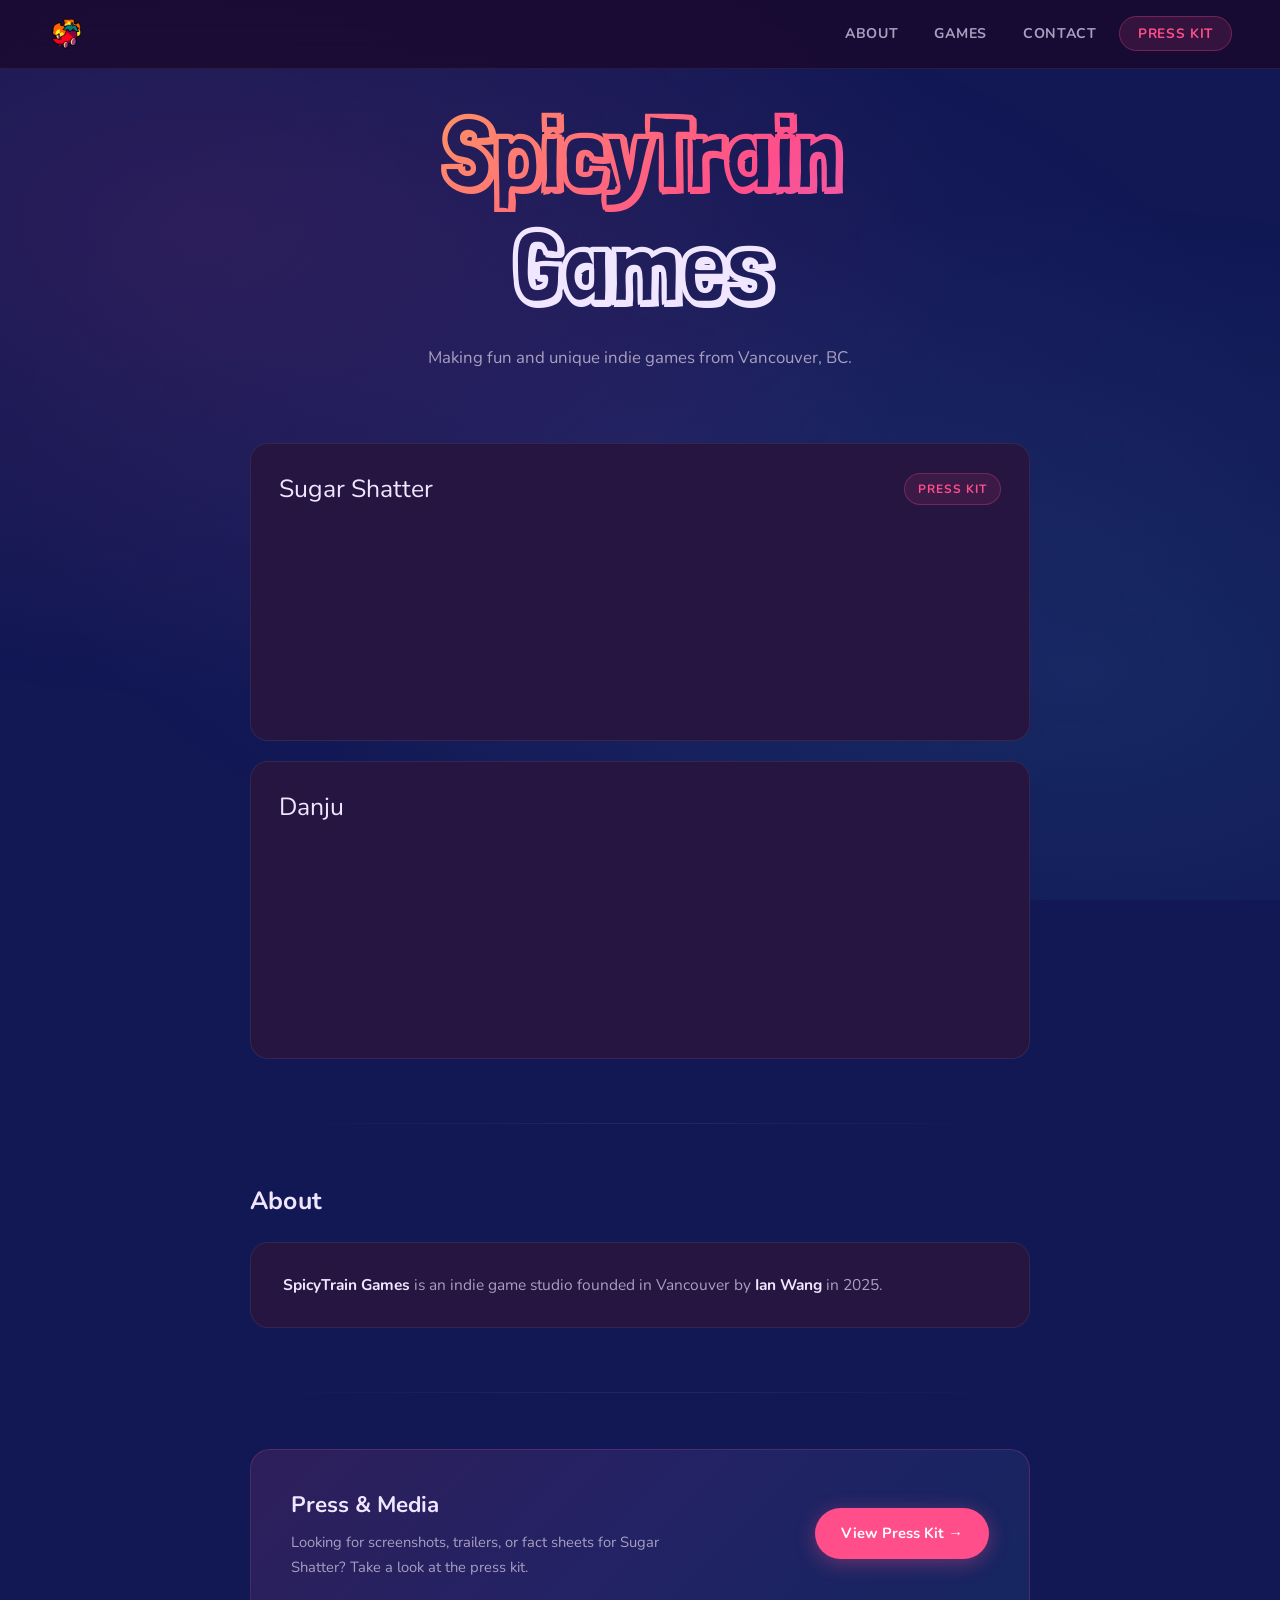
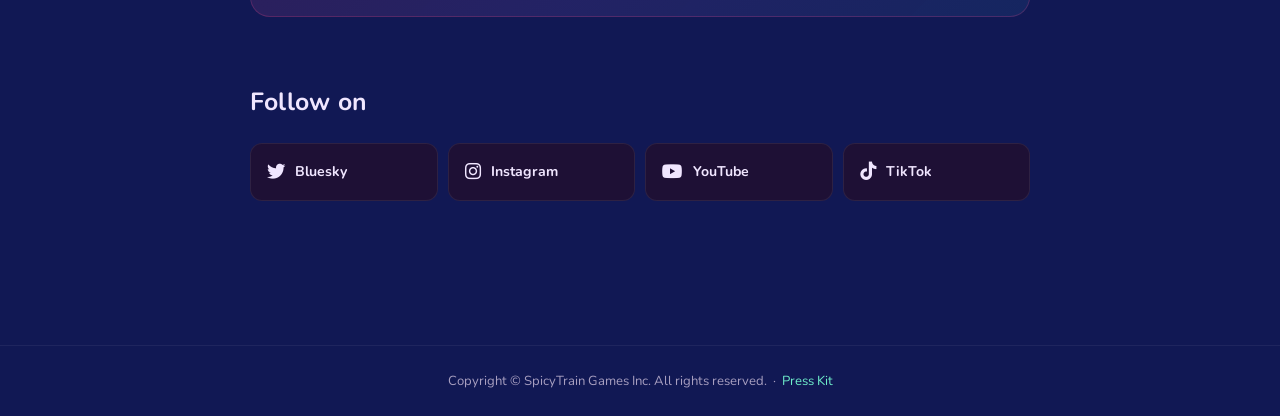
==== commit 5b1f4b6b: "Change background colour Minor various formatting updates & fixes" ====
--- a/index.html
+++ b/index.html
@@ -164,7 +164,7 @@
       <li><a href="#about">About</a></li>
       <li><a href="#games">Games</a></li>
       <li><a href="#contact">Contact</a></li>
-      <li><a href="presskit.html" class="nav-press">📋 Press Kit</a></li>
+      <li><a href="presskit.html" class="nav-press">Press Kit</a></li>
     </ul>
   </nav>
 
@@ -179,14 +179,11 @@
   <main>
 
     <section id="games">
-      <div class="section-header">
-        <h2>Games</h2>
-      </div>
       <div class="games-stack">
         <div class="game-card">
           <div class="game-title-row">
             <span class="game-name">Sugar Shatter</span>
-            <a href="presskit.html" class="presskit-badge">📋 Press Kit</a>
+            <a href="presskit.html" class="presskit-badge">Press Kit</a>
           </div>
           <div class="steam-widget">
             <iframe src="https://store.steampowered.com/widget/4275860/" title="Steam page for Sugar Shatter"></iframe>
--- a/shared.css
+++ b/shared.css
@@ -13,6 +13,7 @@
   --dark:         #1A0A2E;
   --dark-card:    #251540;
   --dark-card2:   #1E1035;
+  --dark-blue:    #111854;
   --text:         #F0E6FF;
   --text-muted:   #A89FC0;
 }
@@ -24,7 +25,7 @@
 
 /* ── BASE ── */
 body {
-  background-color: var(--dark);
+  background-color: var(--dark-blue);
   color: var(--text);
   font-family: 'Nunito', sans-serif;
   font-size: 16px;
@@ -84,7 +85,7 @@
   letter-spacing: 0.05em;
   text-transform: uppercase;
   padding: 6px 14px;
-  border-radius: 100px;
+  border-radius: 70px;
   transition: color 0.2s, background 0.2s;
 }
 
@@ -98,7 +99,7 @@
   border: 1px solid rgba(255,78,138,0.3);
   color: var(--candy-pink);
   padding: 7px 18px;
-  border-radius: 100px;
+  border-radius: 70px;
   font-size: 0.85rem;
   font-weight: 700;
   text-decoration: none;
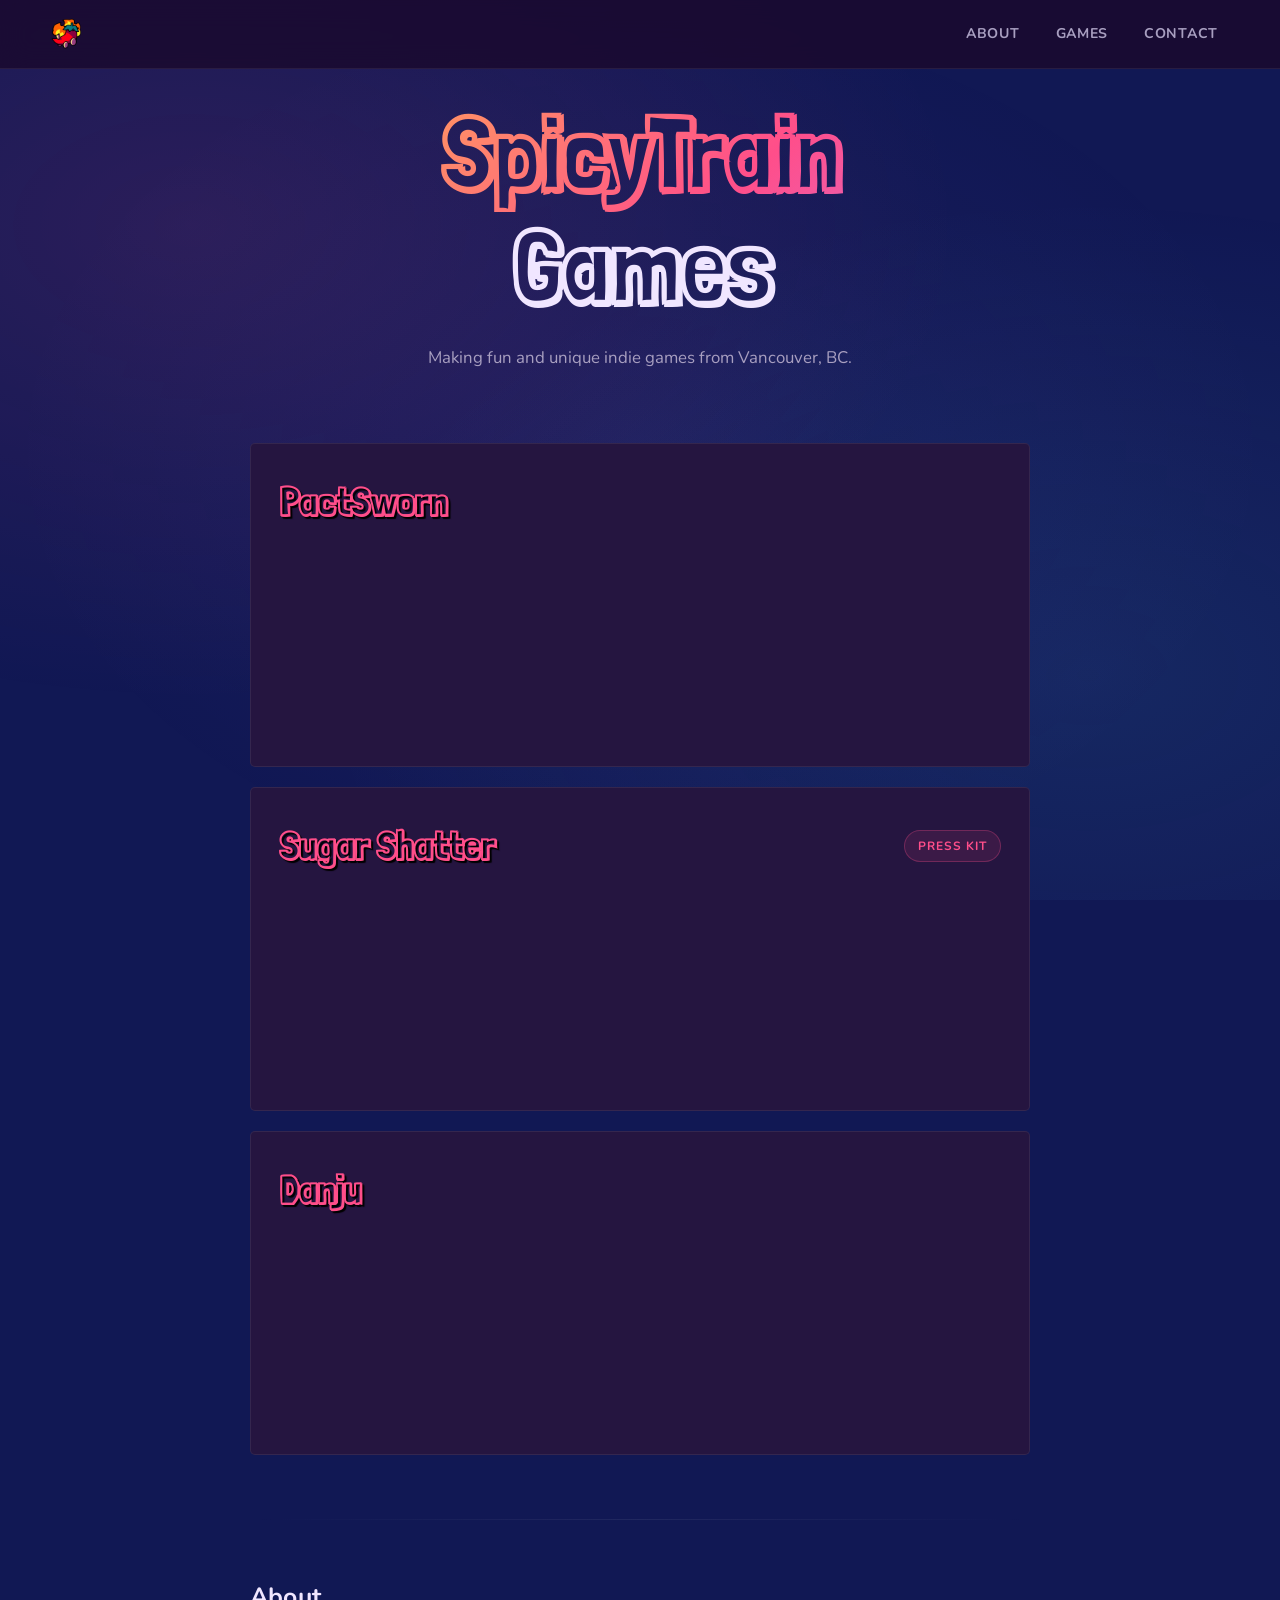
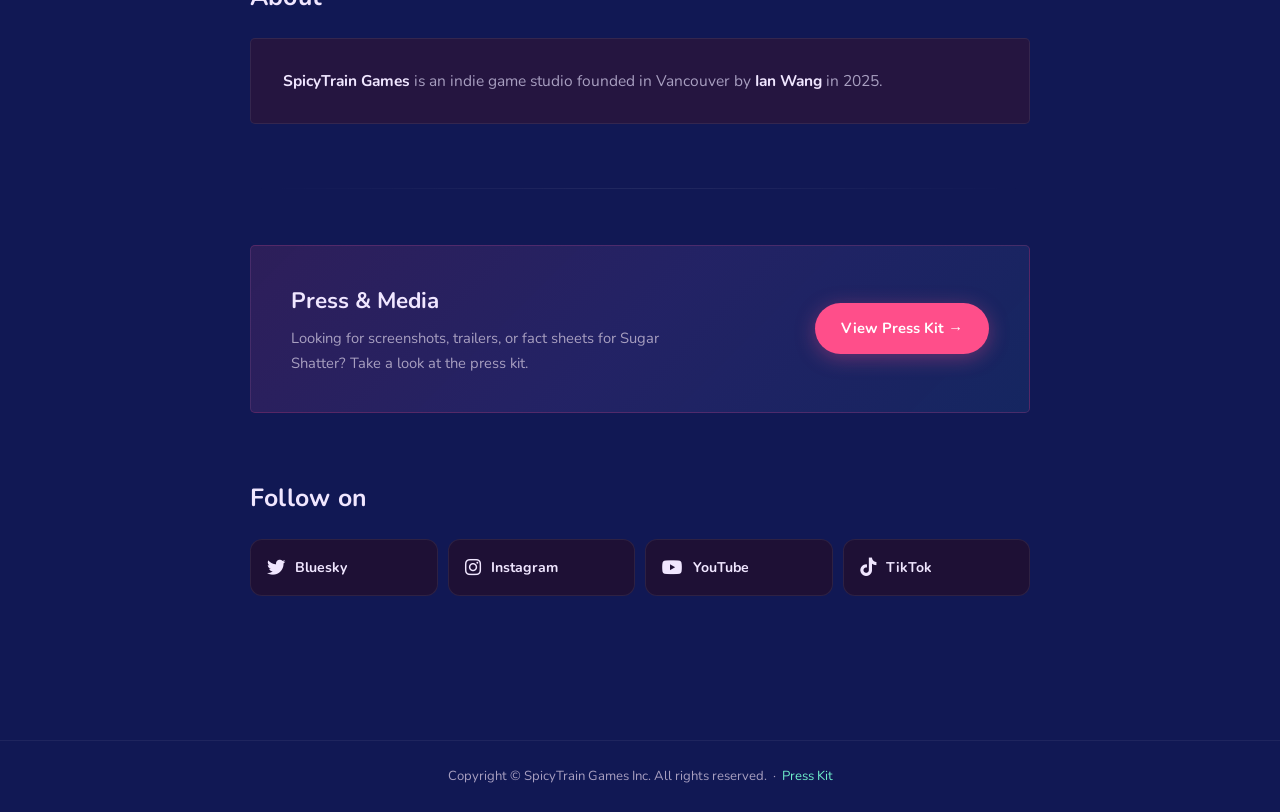
==== commit 4060d29d: "Add PactSworn game entry to front page Minor visual touchups" ====
--- a/index.html
+++ b/index.html
@@ -58,7 +58,7 @@
     .about-card {
       background: var(--dark-card);
       border: 1px solid rgba(255,255,255,0.07);
-      border-radius: 18px;
+      border-radius: 5px;
       padding: 28px 32px;
       font-size: 0.97rem;
       color: var(--text-muted);
@@ -71,7 +71,7 @@
     .game-card {
       background: var(--dark-card);
       border: 1px solid rgba(255,255,255,0.07);
-      border-radius: 18px;
+      border-radius: 5px;
       padding: 24px 28px;
       transition: border-color 0.2s, transform 0.2s;
     }
@@ -86,8 +86,12 @@
       margin-bottom: 16px;
     }
 
-    .game-name { 
-      font-size: 1.55rem;
+    .game-name {
+      font-family: "Londrina Shadow", sans-serif; 
+      font-size: 2.5rem;
+      font-weight: 900;
+      text-shadow: 2px 2px 1px #000000;
+      color: var(--candy-pink);
      }
 
     .presskit-badge {
@@ -109,14 +113,14 @@
     }
     .presskit-badge:hover { background: rgba(255,78,138,0.2); border-color: rgba(255,78,138,0.55); transform: translateY(-1px); }
 
-    .steam-widget { border-radius: 10px; overflow: hidden; display: block; max-width: 900px; }
+    .steam-widget { border-radius: 5px; overflow: hidden; display: block; max-width: 900px; }
     .steam-widget iframe { display: block; border: none; width: 900px; max-width: 100%; height: 190px; }
 
     .presskit-banner {
       position: relative;
       background: linear-gradient(135deg, rgba(255,78,138,0.12) 0%, rgba(192,132,252,0.1) 50%, rgba(75,200,245,0.08) 100%);
       border: 1px solid rgba(255,78,138,0.2);
-      border-radius: 20px;
+      border-radius: 5px;
       padding: 36px 40px;
       display: flex;
       align-items: center;
@@ -164,7 +168,7 @@
       <li><a href="#about">About</a></li>
       <li><a href="#games">Games</a></li>
       <li><a href="#contact">Contact</a></li>
-      <li><a href="presskit.html" class="nav-press">Press Kit</a></li>
+      <!-- <li><a href="presskit.html" class="nav-press">Press Kit</a></li> -->
     </ul>
   </nav>
 
@@ -182,6 +186,14 @@
       <div class="games-stack">
         <div class="game-card">
           <div class="game-title-row">
+            <span class="game-name">PactSworn</span>
+          </div>
+          <div class="steam-widget">
+            <iframe src="https://store.steampowered.com/widget/5096860/" title="Steam page for PactSworn"></iframe>
+          </div>
+        </div>
+        <div class="game-card">
+          <div class="game-title-row">
             <span class="game-name">Sugar Shatter</span>
             <a href="presskit.html" class="presskit-badge">Press Kit</a>
           </div>
--- a/shared.css
+++ b/shared.css
@@ -124,7 +124,7 @@
 
 .hero h1 {
   font-family: "Londrina Shadow", sans-serif;
-  font-weight: 800;
+  font-weight: 900;
   font-size: clamp(3rem, 8vw, 6.5rem);
   line-height: 1.1;
   animation: fadeInDown 0.6s ease 0.1s both;
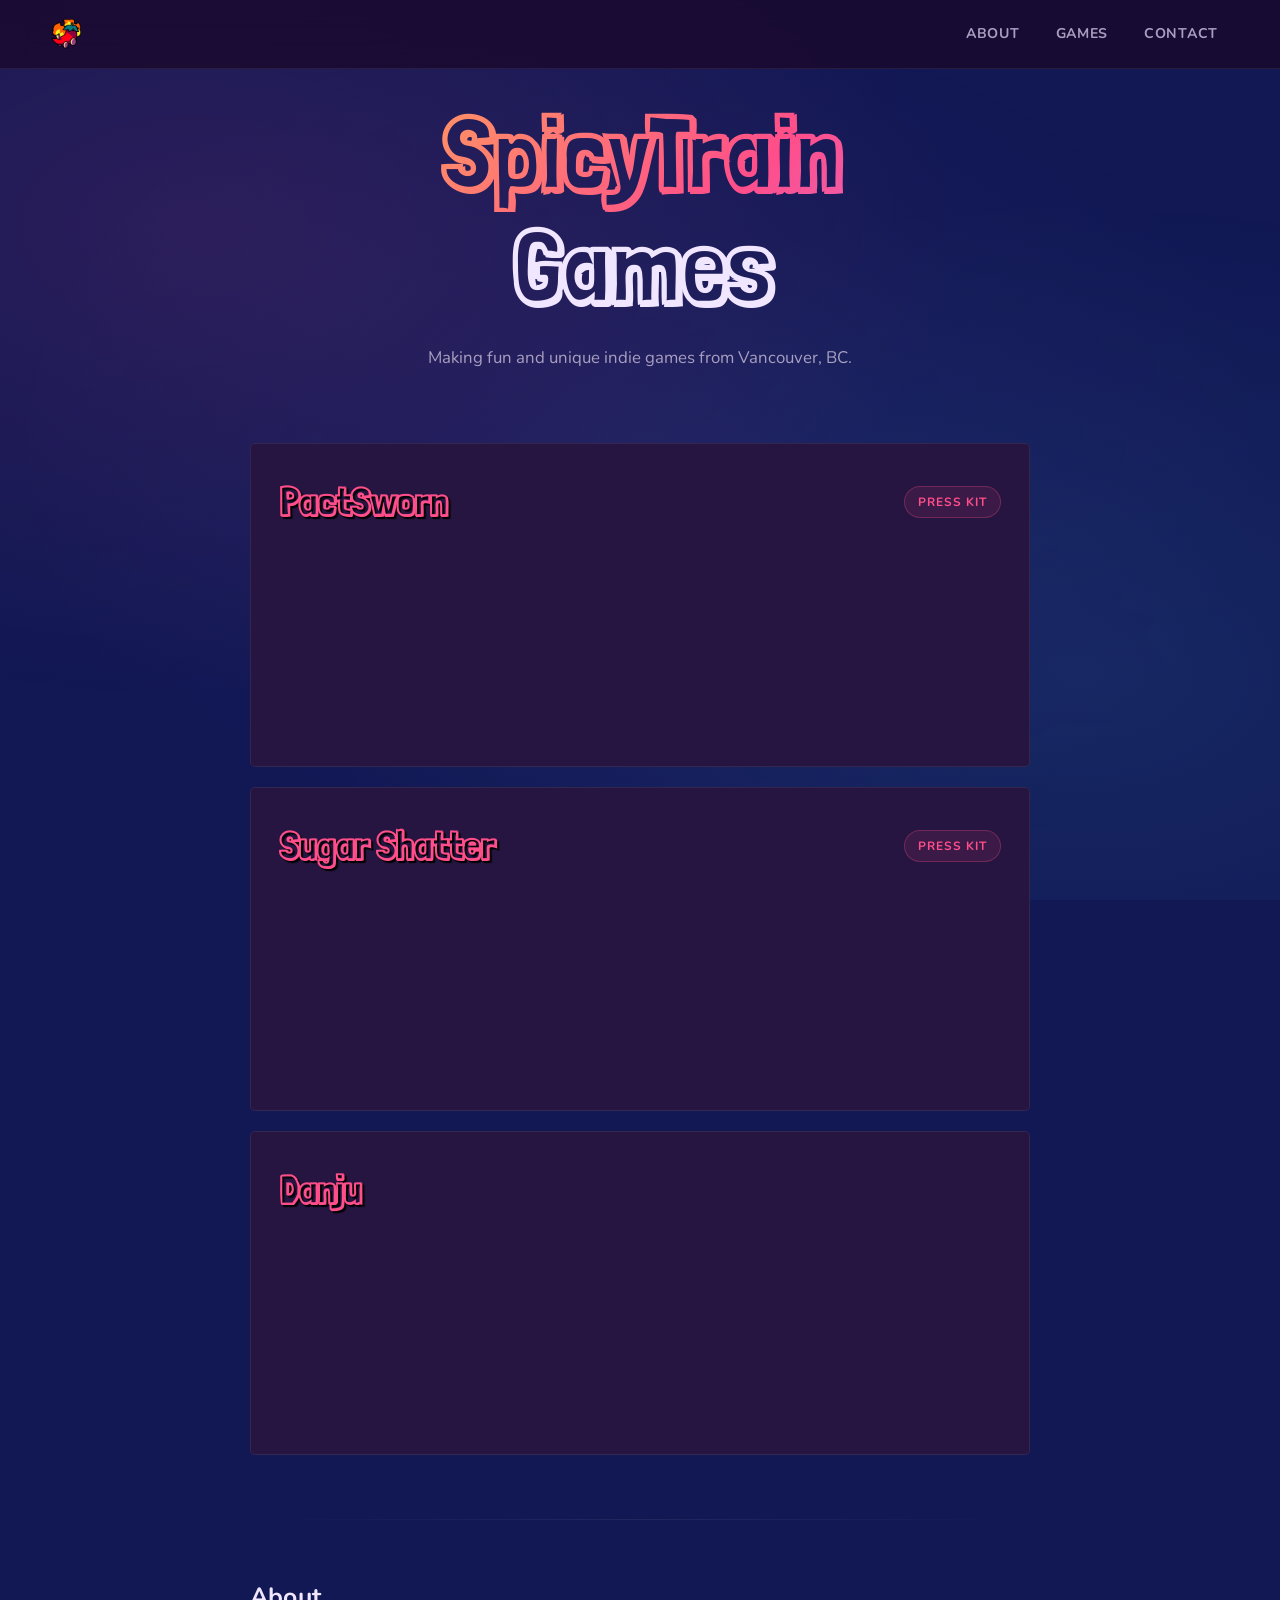
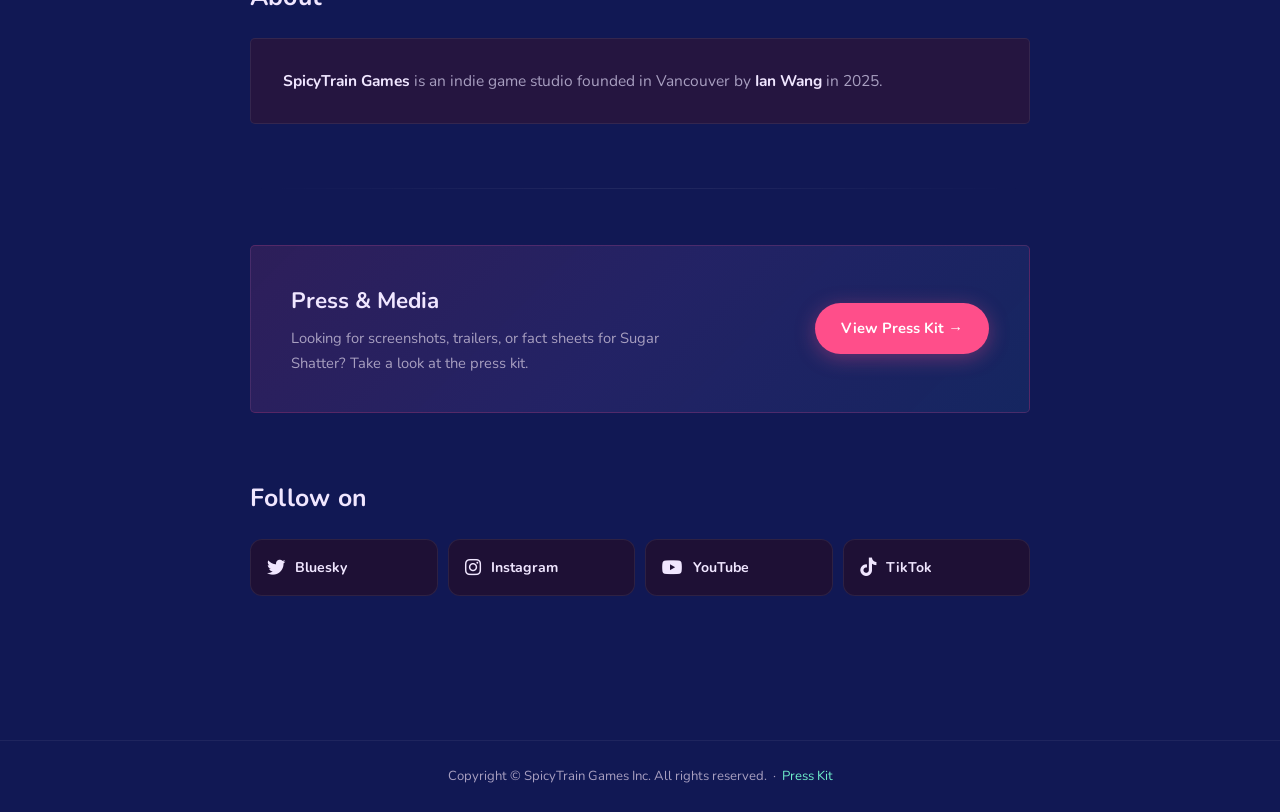
==== commit ce6aee22: "Add presskit for PactSworn Minor press kit reformatting" ====
--- a/index.html
+++ b/index.html
@@ -187,6 +187,7 @@
         <div class="game-card">
           <div class="game-title-row">
             <span class="game-name">PactSworn</span>
+            <a href="presskit-pactsworn.html" class="presskit-badge">Press Kit</a>
           </div>
           <div class="steam-widget">
             <iframe src="https://store.steampowered.com/widget/5096860/" title="Steam page for PactSworn"></iframe>
